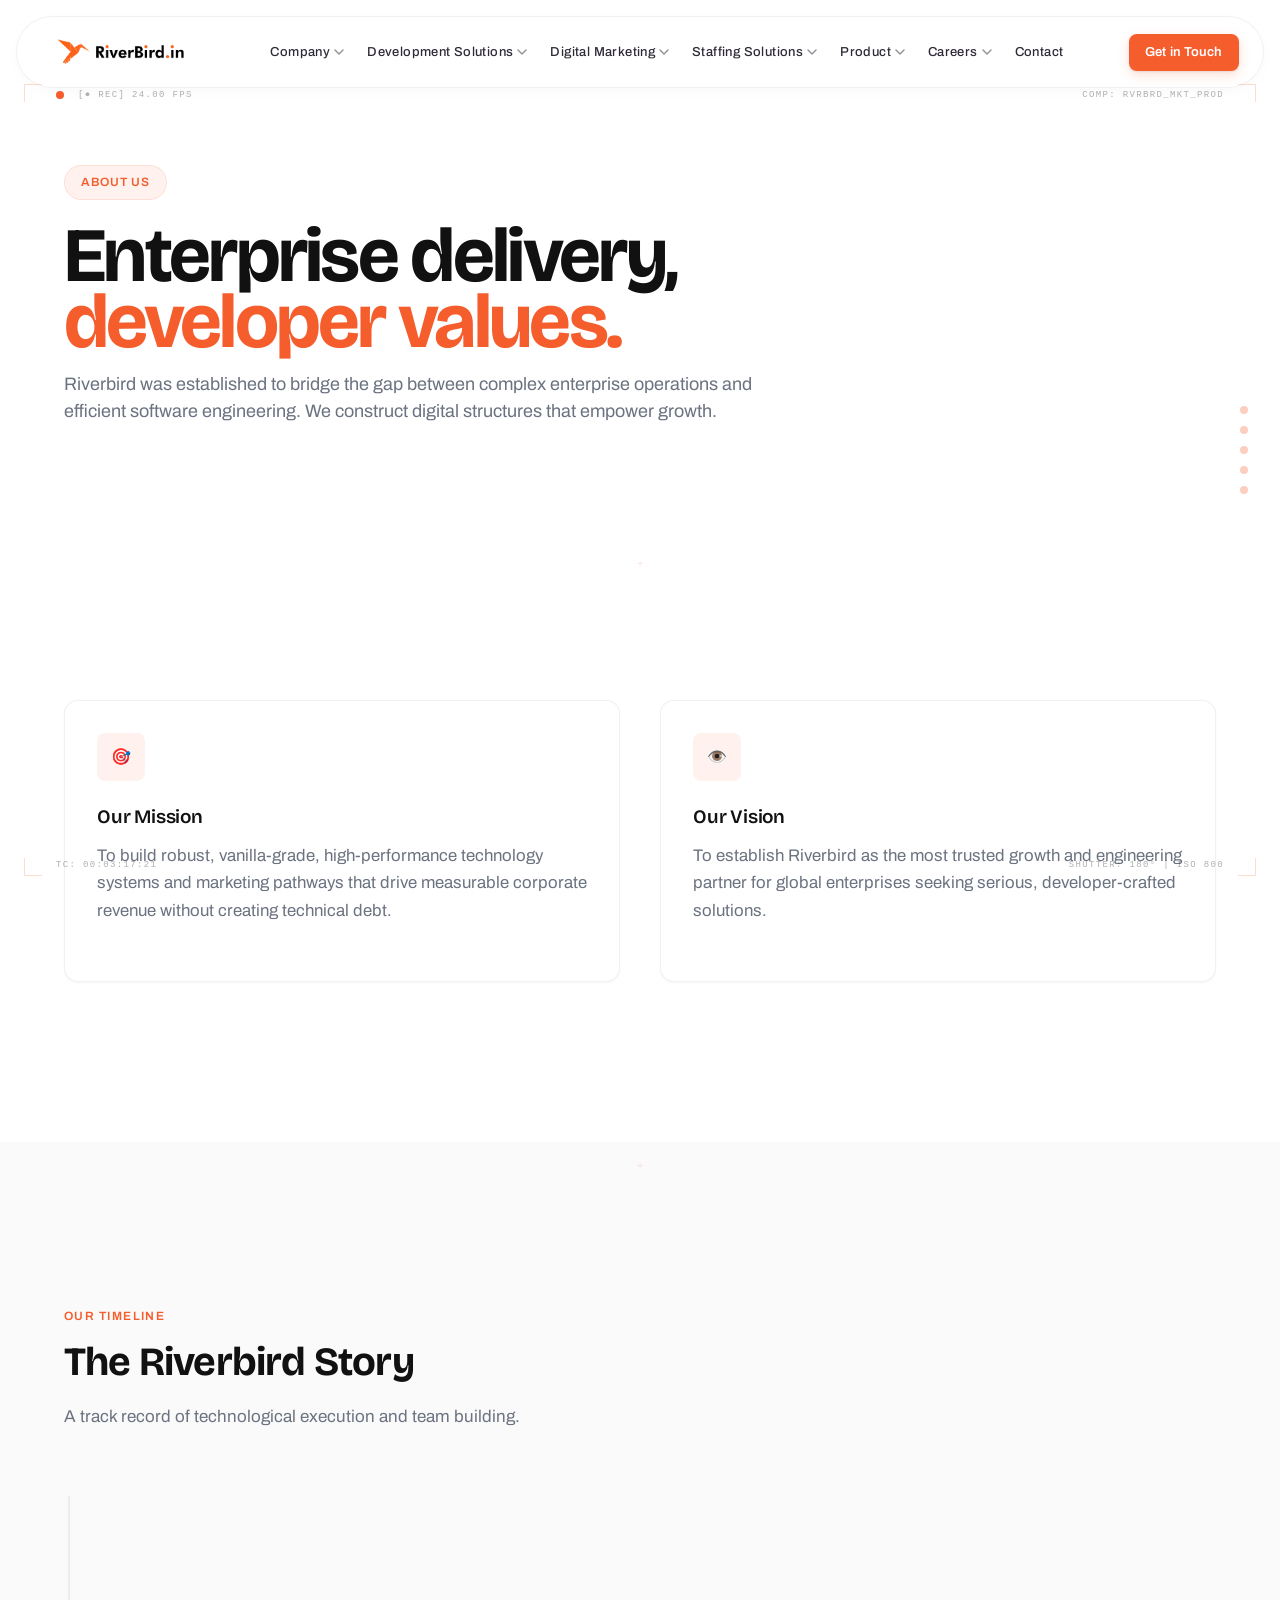
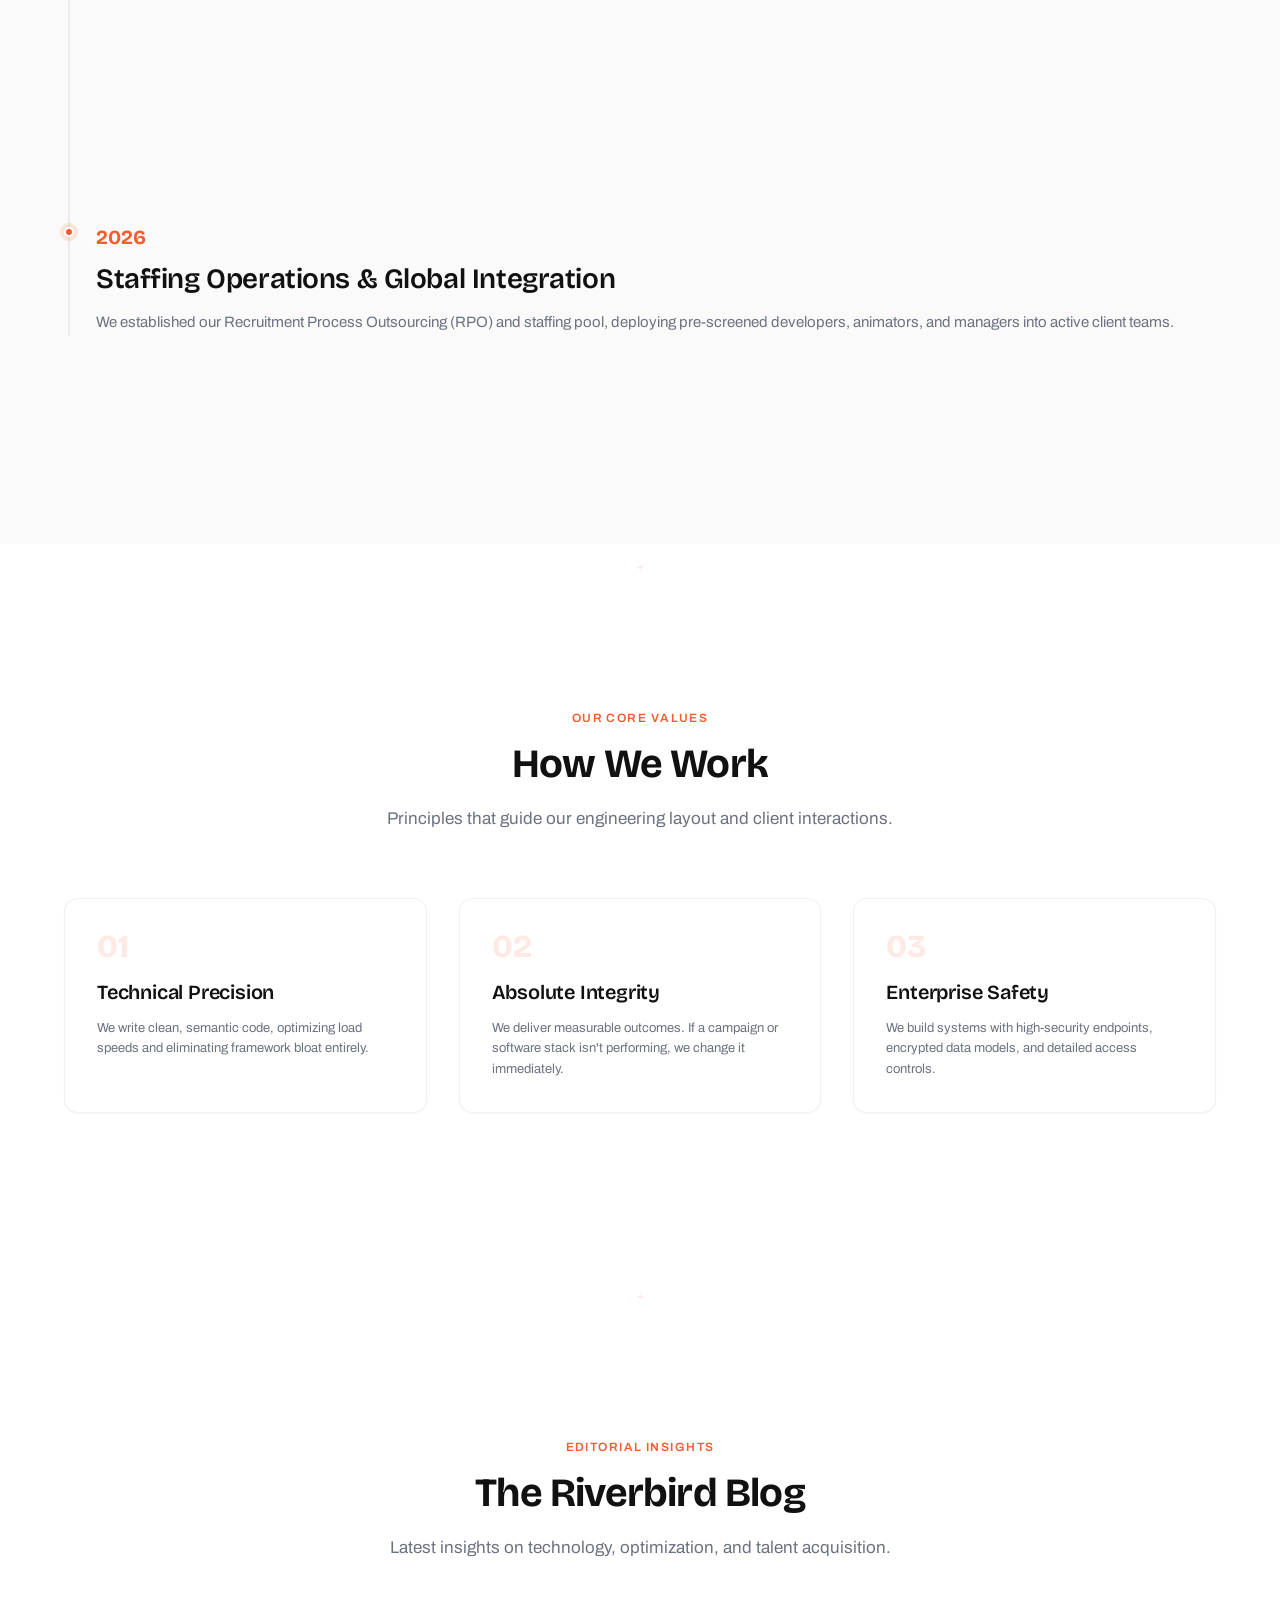
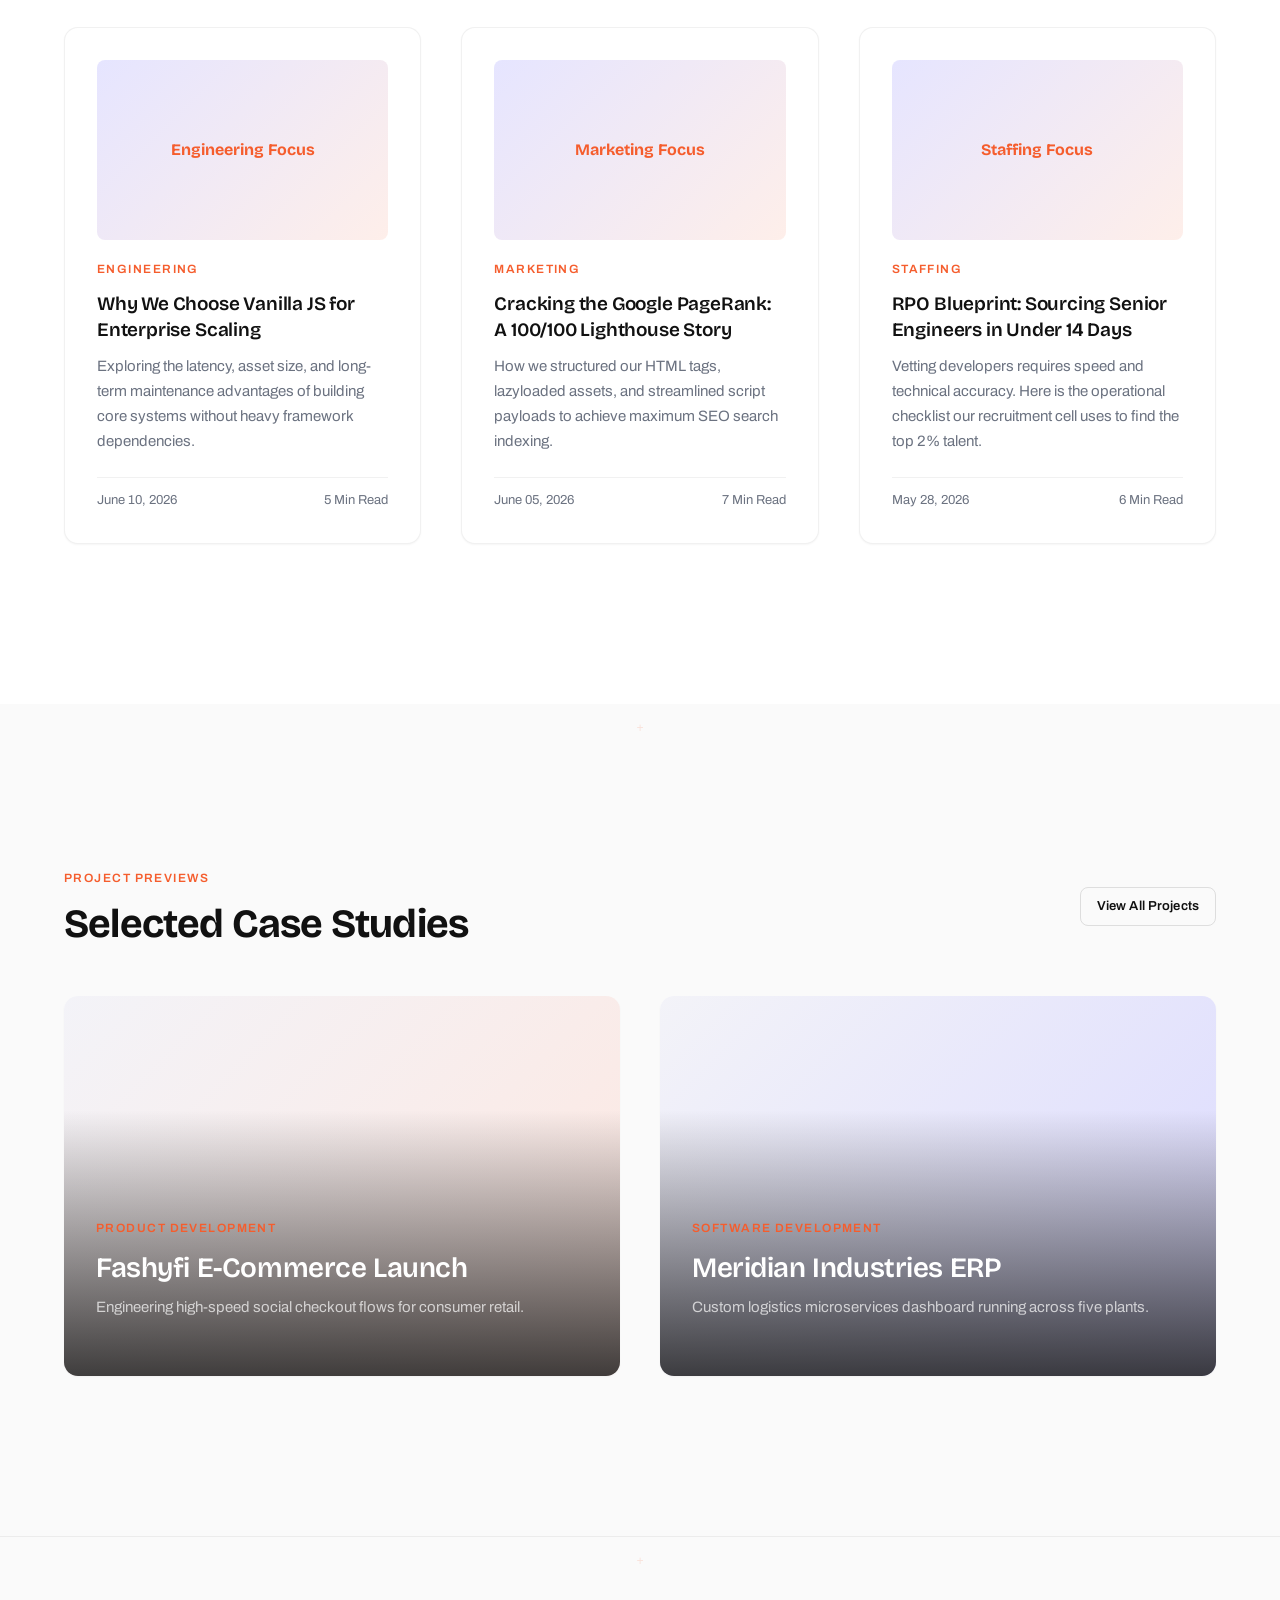
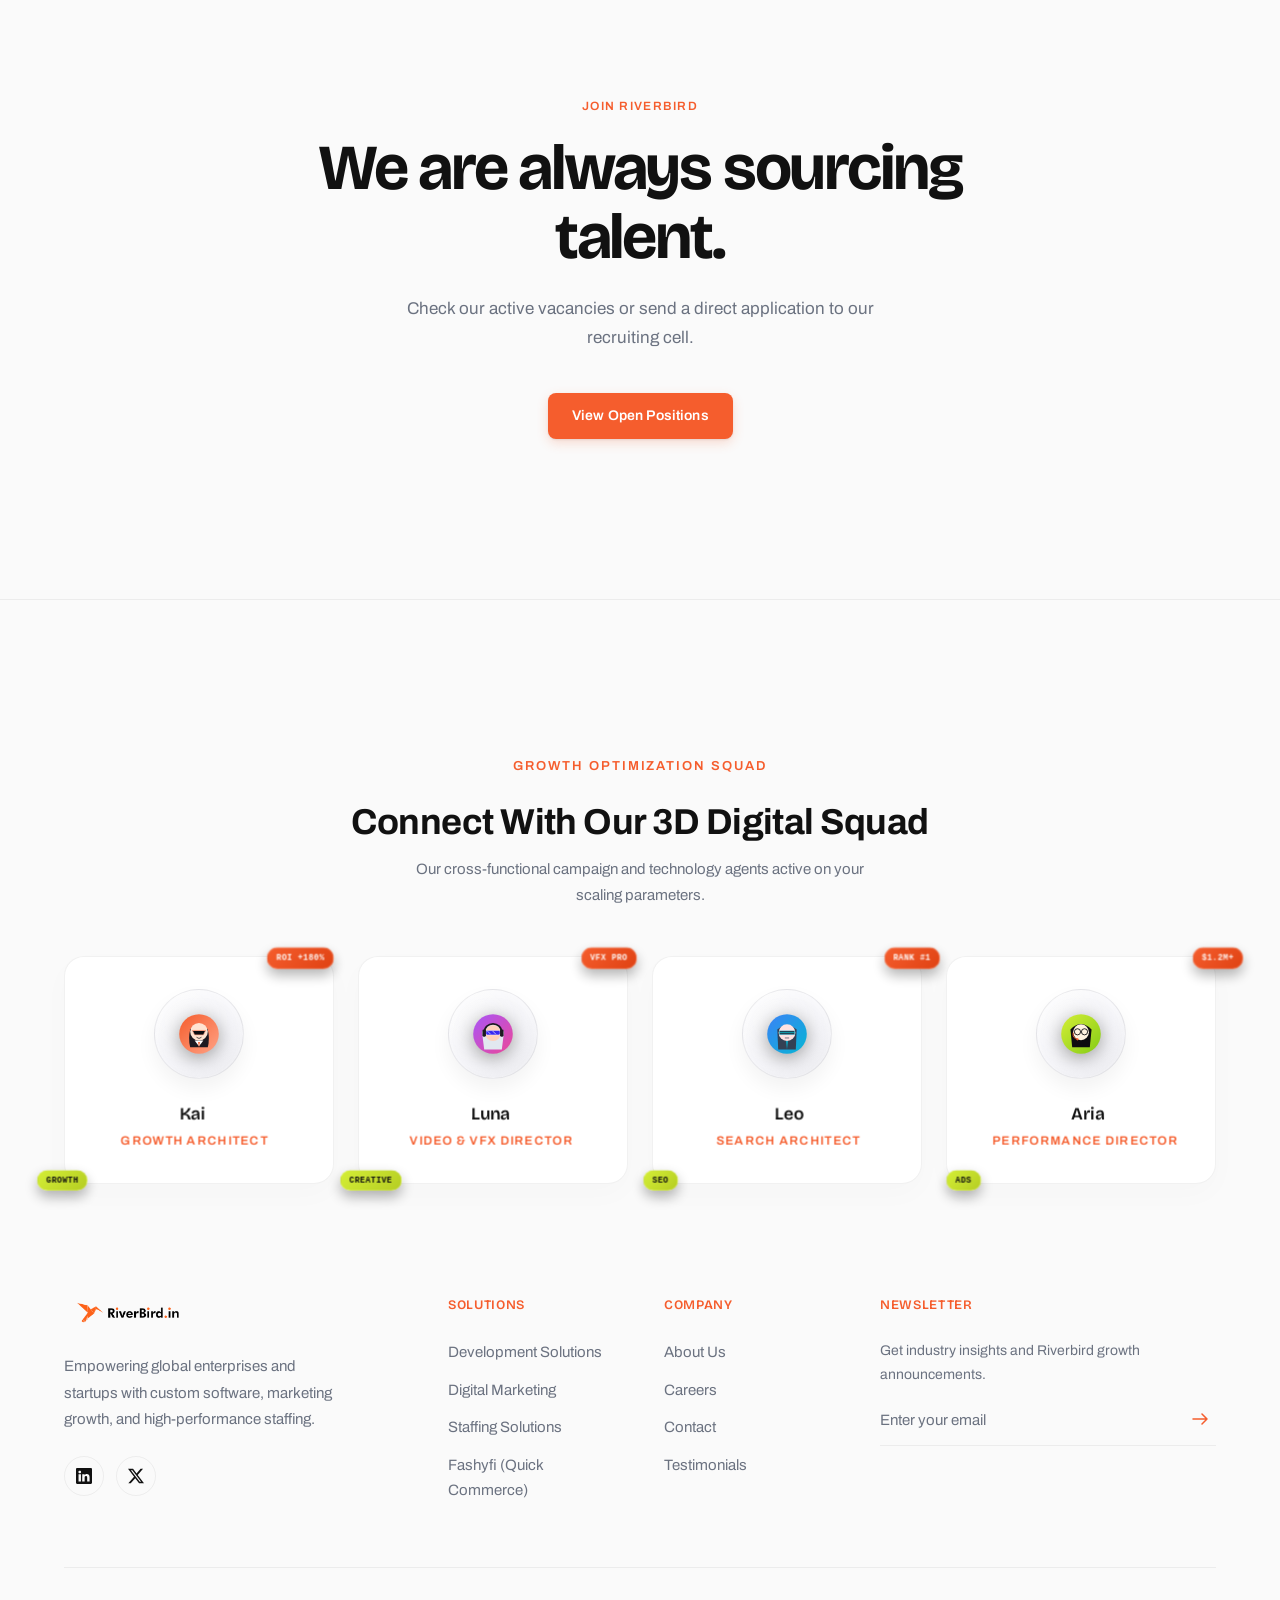
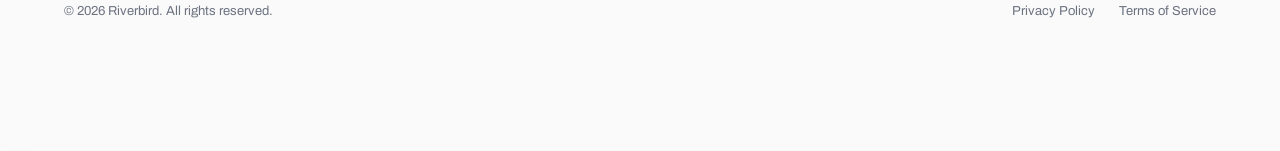
==== company/index.html @ 7309601c "Initial commit" ====
<!DOCTYPE html>
<html lang="en" data-base="../">
<head>
  <meta charset="UTF-8" />
  <meta name="viewport" content="width=device-width, initial-scale=1.0" />
  <title>Company | Riverbird</title>
  <meta name="description" content="Learn about Riverbird's values, mission, operational story, and leadership standards in enterprise growth." />
  
  <link rel="preconnect" href="https://fonts.googleapis.com" />
  <link rel="preconnect" href="https://fonts.gstatic.com" crossorigin />
  <link rel="stylesheet" href="../assets/css/main.css" />

  <link rel="apple-touch-icon" sizes="180x180" href="../assets/img/apple-touch-icon.png">
  <link rel="icon" type="image/png" sizes="32x32" href="../assets/img/favicon-32x32.png">
  <link rel="icon" type="image/png" sizes="16x16" href="../assets/img/favicon-16x16.png">
  <link rel="shortcut icon" href="../assets/img/favicon.ico">
  <link rel="manifest" href="../assets/img/site.webmanifest">
  <meta name="theme-color" content="#F55D2D">
</head>
<body data-page="company">

  <a href="#main-content" class="skip-link">Skip to Content</a>

  <div class="cursor-glow"></div>
  <canvas class="liquid-canvas"></canvas>
  <div id="header-slot"></div>

  <main id="main-content" class="liquid-wrapper">

    <section class="hero" style="min-height: 60vh; padding-bottom: var(--space-64);">
      <div class="container hero__container">
        <div class="hero__content reveal">
          <span class="hero__label">About Us</span>
          <h1 class="display-text hero__title">
            Enterprise delivery, <span class="text-primary-color">developer values.</span>
          </h1>
          <p class="hero__desc">
            Riverbird was established to bridge the gap between complex enterprise operations and efficient software engineering. We construct digital structures that empower growth.
          </p>
        </div>
      </div>
    </section>

    <section class="section-padding bg-white" id="mission-vision">
      <div class="container">
        <div class="grid grid-2">
          <div class="card reveal">
            <div class="card__icon">🎯</div>
            <h3 class="card__title">Our Mission</h3>
            <p class="card__desc" style="font-size: 1.05rem;">
              To build robust, vanilla-grade, high-performance technology systems and marketing pathways that drive measurable corporate revenue without creating technical debt.
            </p>
          </div>
          <div class="card reveal delay-1">
            <div class="card__icon">👁️</div>
            <h3 class="card__title">Our Vision</h3>
            <p class="card__desc" style="font-size: 1.05rem;">
              To establish Riverbird as the most trusted growth and engineering partner for global enterprises seeking serious, developer-crafted solutions.
            </p>
          </div>
        </div>
      </div>
    </section>

    <section class="section-padding bg-light" id="company-story">
      <div class="container">
        <div class="section-header">
          <span class="label-text">Our Timeline</span>
          <h2 class="h2">The Riverbird Story</h2>
          <p class="body-text">A track record of technological execution and team building.</p>
        </div>

        <div class="story-timeline">
          <div class="story-node reveal">
            <div class="story-node__year">2022</div>
            <h3 class="story-node__title h3">Founding & Core Engineering Cell</h3>
            <p class="body-text">Riverbird was launched in Chennai, India, by a small group of senior software engineers focused on building custom database tools for local manufacturing clients.</p>
          </div>
          
          <div class="story-node reveal">
            <div class="story-node__year">2024</div>
            <h3 class="story-node__title h3">Expanding to Digital Marketing & Growth</h3>
            <p class="body-text">We launched our digital marketing division, offering technical SEO, paid campaigns, and corporate graphic identity assets for fast-growing startups.</p>
          </div>
          
          <div class="story-node reveal">
            <div class="story-node__year">2026</div>
            <h3 class="story-node__title h3">Staffing Operations & Global Integration</h3>
            <p class="body-text">We established our Recruitment Process Outsourcing (RPO) and staffing pool, deploying pre-screened developers, animators, and managers into active client teams.</p>
          </div>
        </div>
      </div>
    </section>

    <section class="section-padding bg-white" id="company-values">
      <div class="container">
        <div class="section-header center">
          <span class="label-text">Our Core Values</span>
          <h2 class="h2">How We Work</h2>
          <p class="body-text">Principles that guide our engineering layout and client interactions.</p>
        </div>

        <div class="values-grid">
          <div class="value-card reveal">
            <div class="value-card__num">01</div>
            <h3 class="value-card__title h4">Technical Precision</h3>
            <p class="body-text body-small">We write clean, semantic code, optimizing load speeds and eliminating framework bloat entirely.</p>
          </div>
          <div class="value-card reveal delay-1">
            <div class="value-card__num">02</div>
            <h3 class="value-card__title h4">Absolute Integrity</h3>
            <p class="body-text body-small">We deliver measurable outcomes. If a campaign or software stack isn't performing, we change it immediately.</p>
          </div>
          <div class="value-card reveal delay-2">
            <div class="value-card__num">03</div>
            <h3 class="value-card__title h4">Enterprise Safety</h3>
            <p class="body-text body-small">We build systems with high-security endpoints, encrypted data models, and detailed access controls.</p>
          </div>
        </div>
      </div>
    </section>

    <section class="section-padding bg-white" id="blog">
      <div class="container">
        <div class="section-header center">
          <span class="label-text">Editorial Insights</span>
          <h2 class="h2">The Riverbird Blog</h2>
          <p class="body-text">Latest insights on technology, optimization, and talent acquisition.</p>
        </div>

        <div class="grid grid-3" id="company-blog-grid"></div>
      </div>
    </section>

    <section class="section-padding bg-light" id="company-case-studies">
      <div class="container">
        <div class="flex-between" style="margin-bottom: var(--space-48);">
          <div>
            <span class="label-text">Project Previews</span>
            <h2 class="h2">Selected Case Studies</h2>
          </div>
          <a href="../index.html#case-studies" class="btn btn--outline btn--sm">View All Projects</a>
        </div>
        
        <div class="grid grid-2" style="grid-template-columns: repeat(2, 1fr);">
          <div class="card card-showcase reveal">
            <div class="card-showcase__bg" style="background: linear-gradient(135deg, var(--color-bg-alt) 0%, rgba(245,93,45,0.15) 100%); position:absolute; width:100%; height:100%; top:0; left:0; z-index:1;"></div>
            <div class="card-showcase__content">
              <span class="label-text" style="color: var(--color-primary);">Product Development</span>
              <h3 class="card-showcase__title h3">Fashyfi E-Commerce Launch</h3>
              <p class="card-showcase__desc">Engineering high-speed social checkout flows for consumer retail.</p>
            </div>
          </div>
          <div class="card card-showcase reveal delay-1">
            <div class="card-showcase__bg" style="background: linear-gradient(135deg, var(--color-bg-alt) 0%, rgba(7,0,255,0.15) 100%); position:absolute; width:100%; height:100%; top:0; left:0; z-index:1;"></div>
            <div class="card-showcase__content">
              <span class="label-text" style="color: var(--color-primary);">Software Development</span>
              <h3 class="card-showcase__title h3">Meridian Industries ERP</h3>
              <p class="card-showcase__desc">Custom logistics microservices dashboard running across five plants.</p>
            </div>
          </div>
        </div>
      </div>
    </section>

    <section class="cta-section">
      <div class="container cta__container">
        <span class="cta__label">Join Riverbird</span>
        <h2 class="display-text cta__title" style="font-size: clamp(2.5rem, 5vw, 4rem);">We are always sourcing talent.</h2>
        <p class="cta__desc">Check our active vacancies or send a direct application to our recruiting cell.</p>
        <div>
          <a href="../careers/index.html" class="btn btn--primary magnetic-btn">View Open Positions</a>
        </div>
      </div>
    </section>

  </main>

  <div id="footer-slot"></div>
  <script type="module" src="../assets/js/core/app.js"></script>
</body>
</html>
---- assets/css/main.css ----
@import url('base/variables.css?v=1.0.1');
@import url('base/reset.css?v=1.0.1');
@import url('base/typography.css?v=1.0.1');
@import url('utilities/animations.css?v=1.0.1');

@import url('layout/grid.css?v=1.0.1');
@import url('layout/sections.css?v=1.0.1');

@import url('components/header.css?v=1.0.1');
@import url('components/footer.css?v=1.0.1');
@import url('components/buttons.css?v=1.0.1');
@import url('components/cards.css?v=1.0.1');
@import url('components/forms.css?v=1.0.1');
@import url('components/hero.css?v=1.0.1');
@import url('components/cta.css?v=1.0.1');
@import url('components/cursor.css?v=1.0.1');
@import url('components/liquid.css?v=1.0.1');
@import url('components/hud.css?v=1.0.1');

@import url('pages/home.css?v=1.0.1');
@import url('pages/company.css?v=1.0.1');
@import url('pages/development.css?v=1.0.1');
@import url('pages/digital-marketing.css?v=1.0.1');
@import url('pages/staffing.css?v=1.0.1');
@import url('pages/product.css?v=1.0.1');
@import url('pages/careers.css?v=1.0.1');
@import url('pages/contact.css?v=1.0.1');
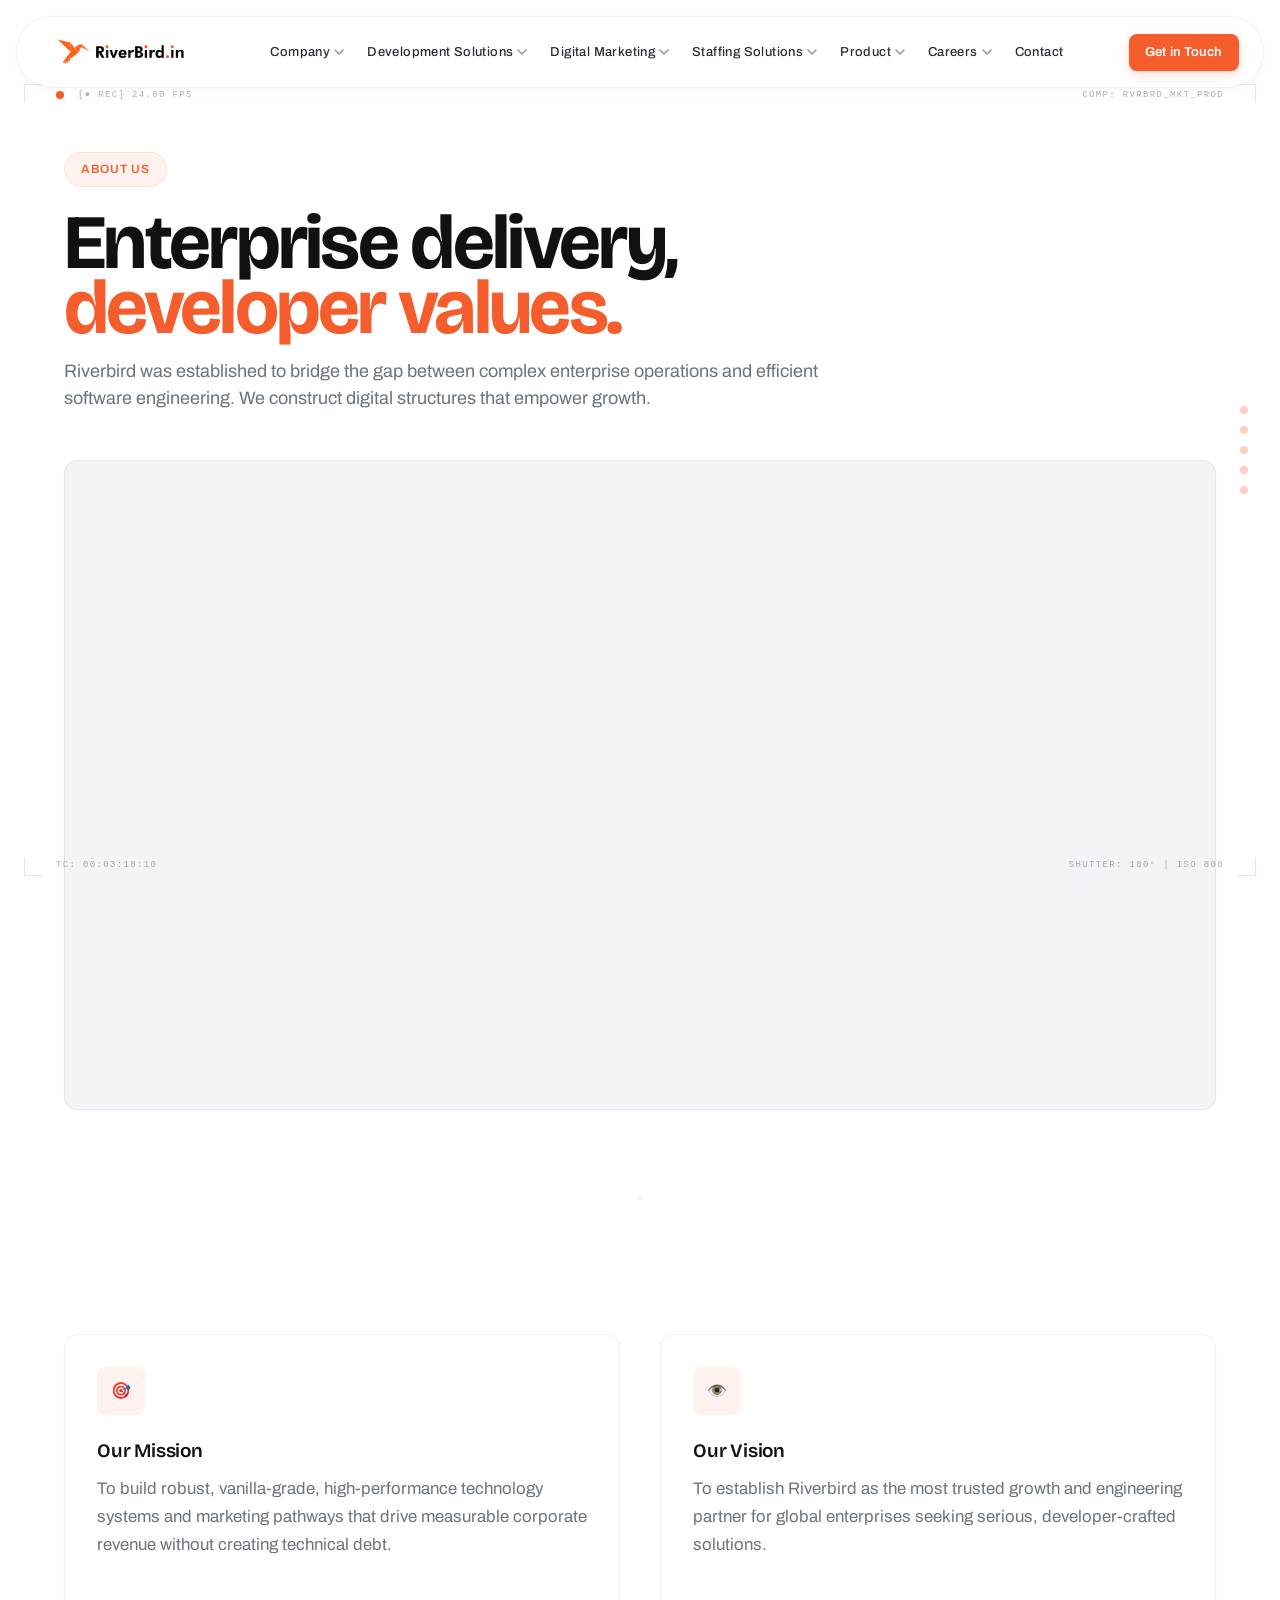
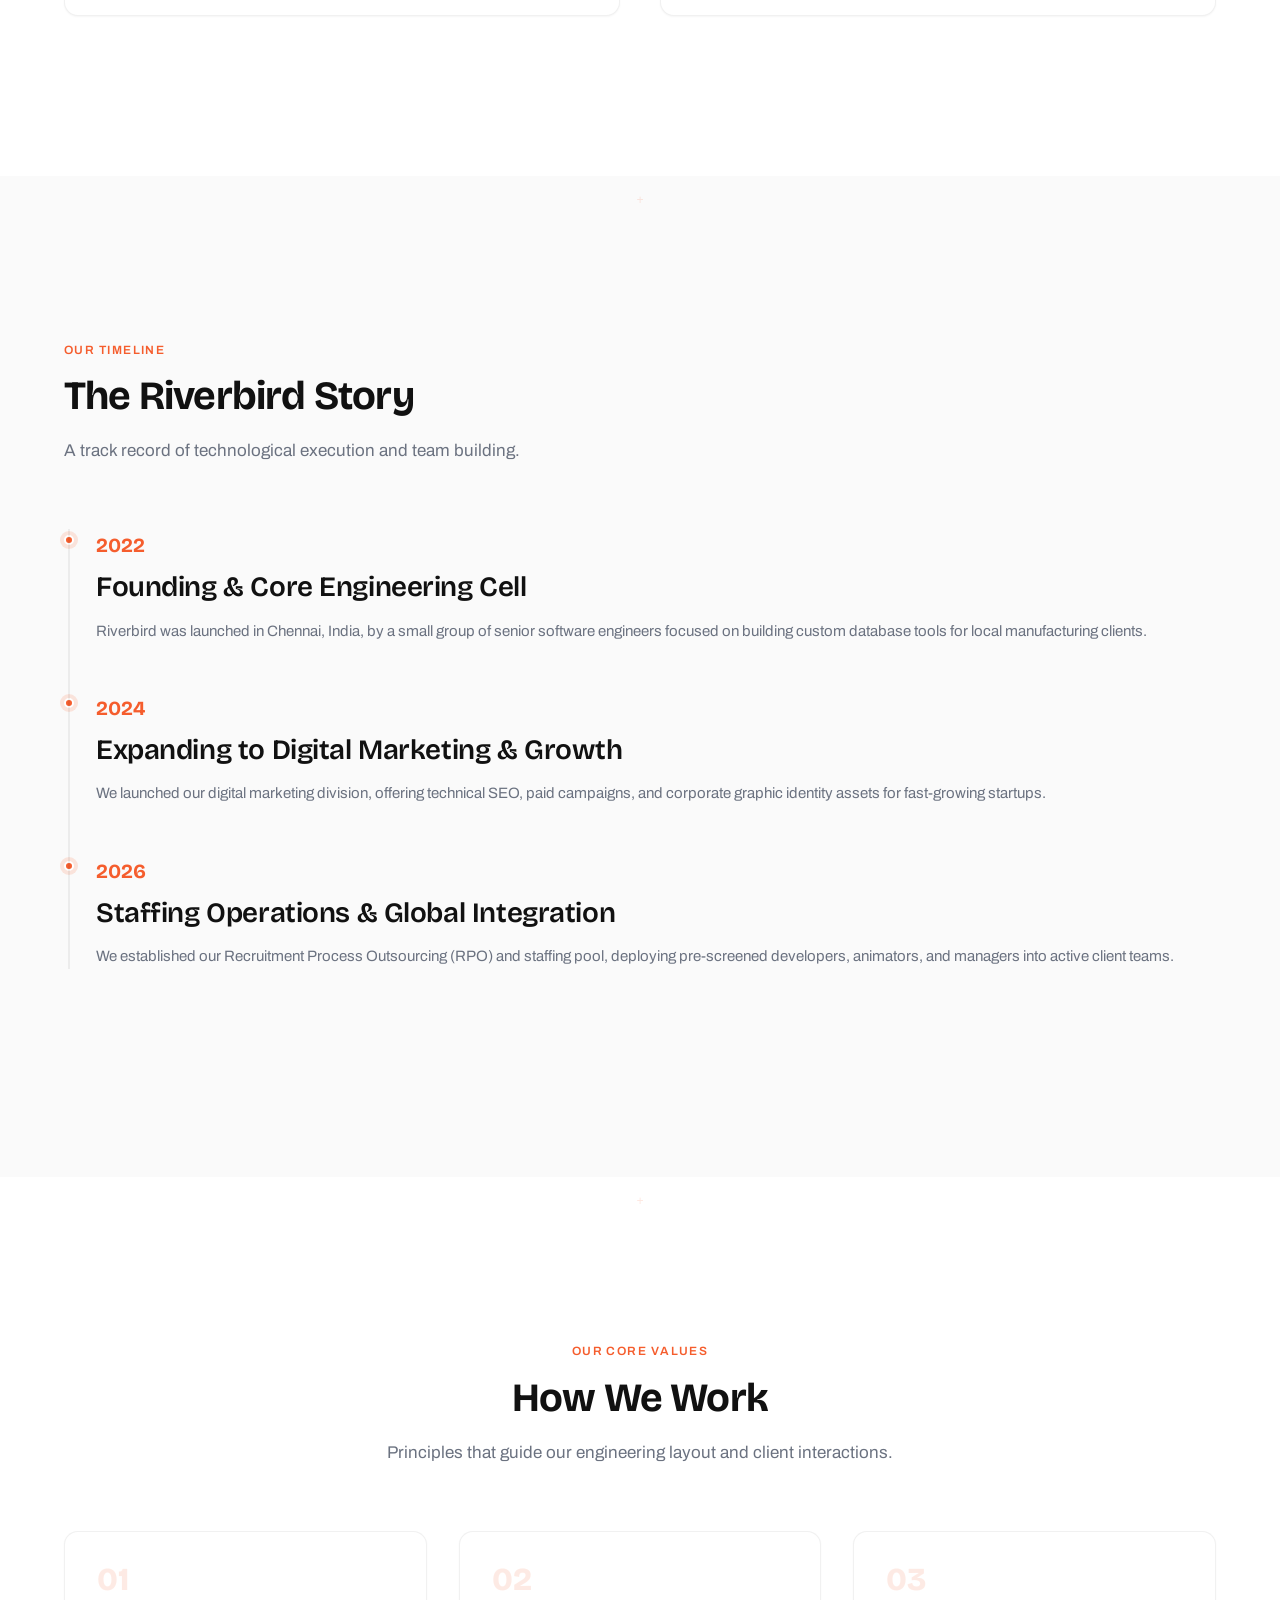
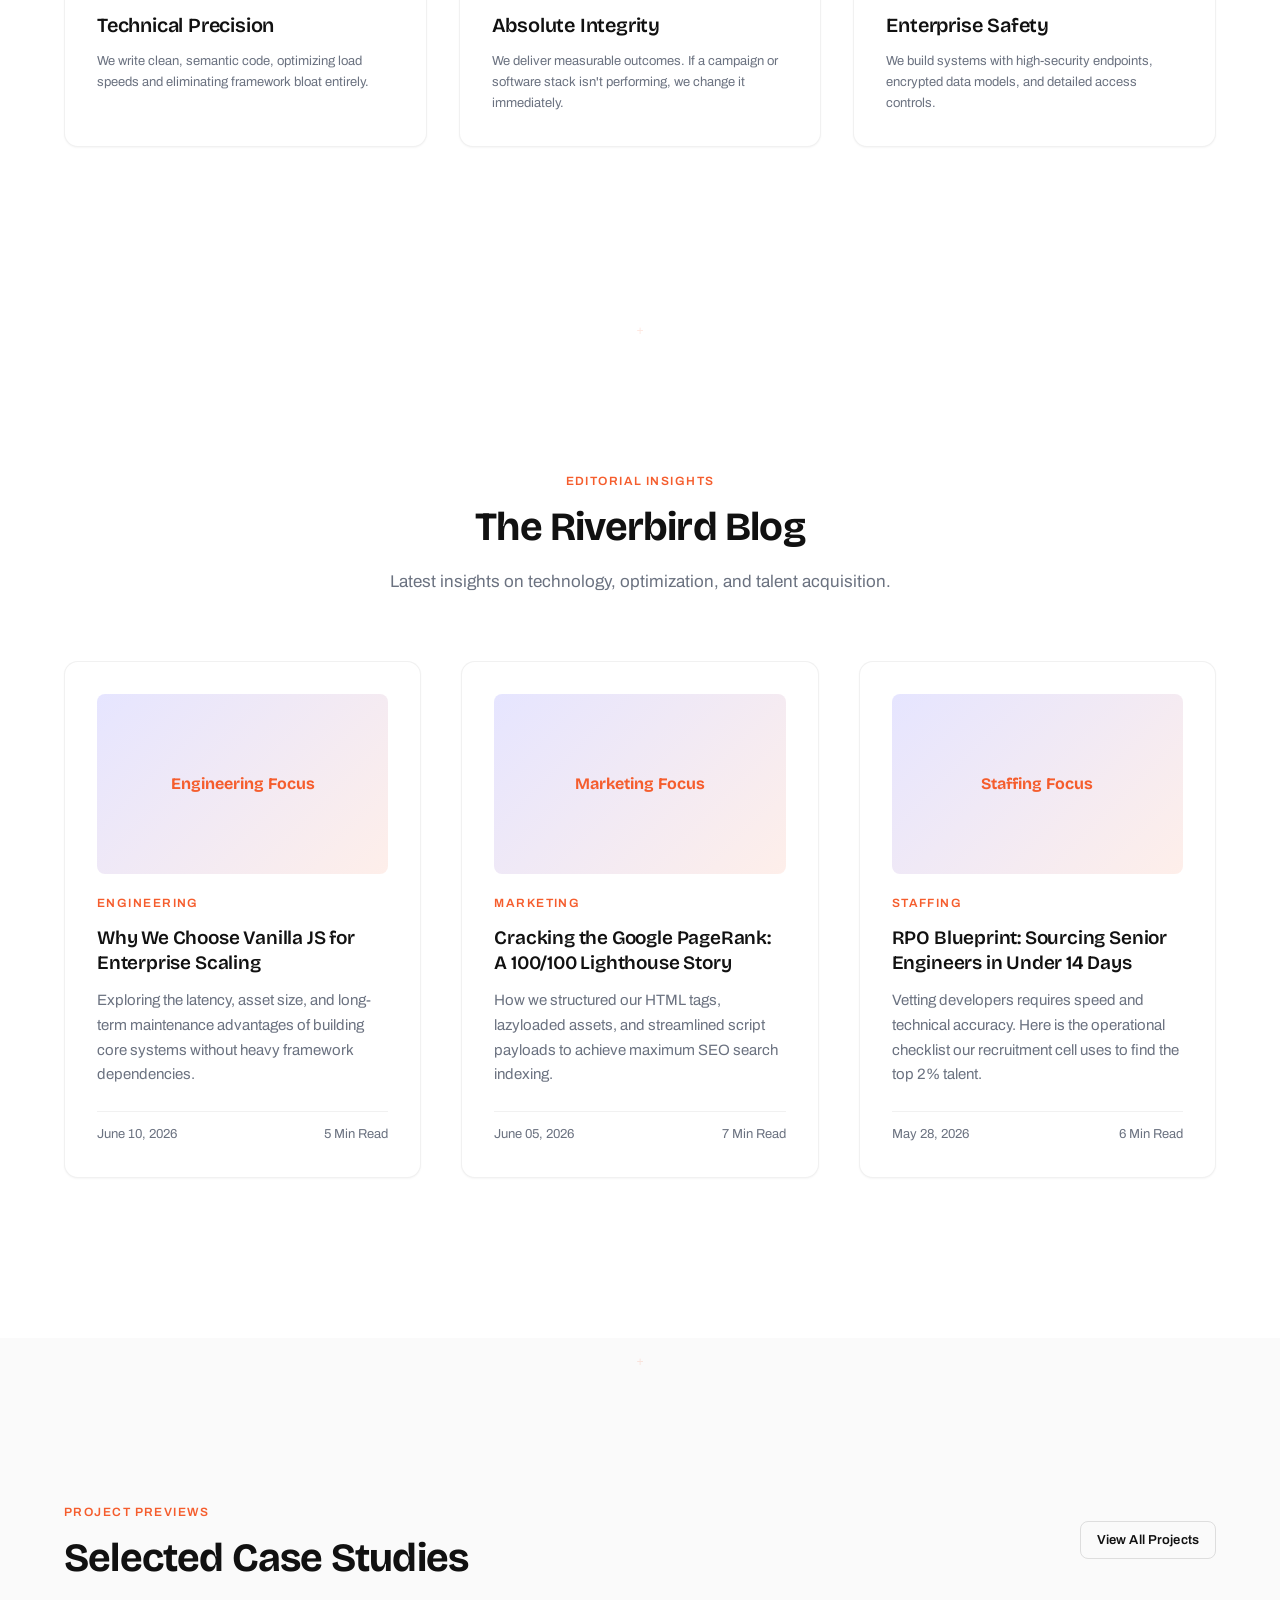
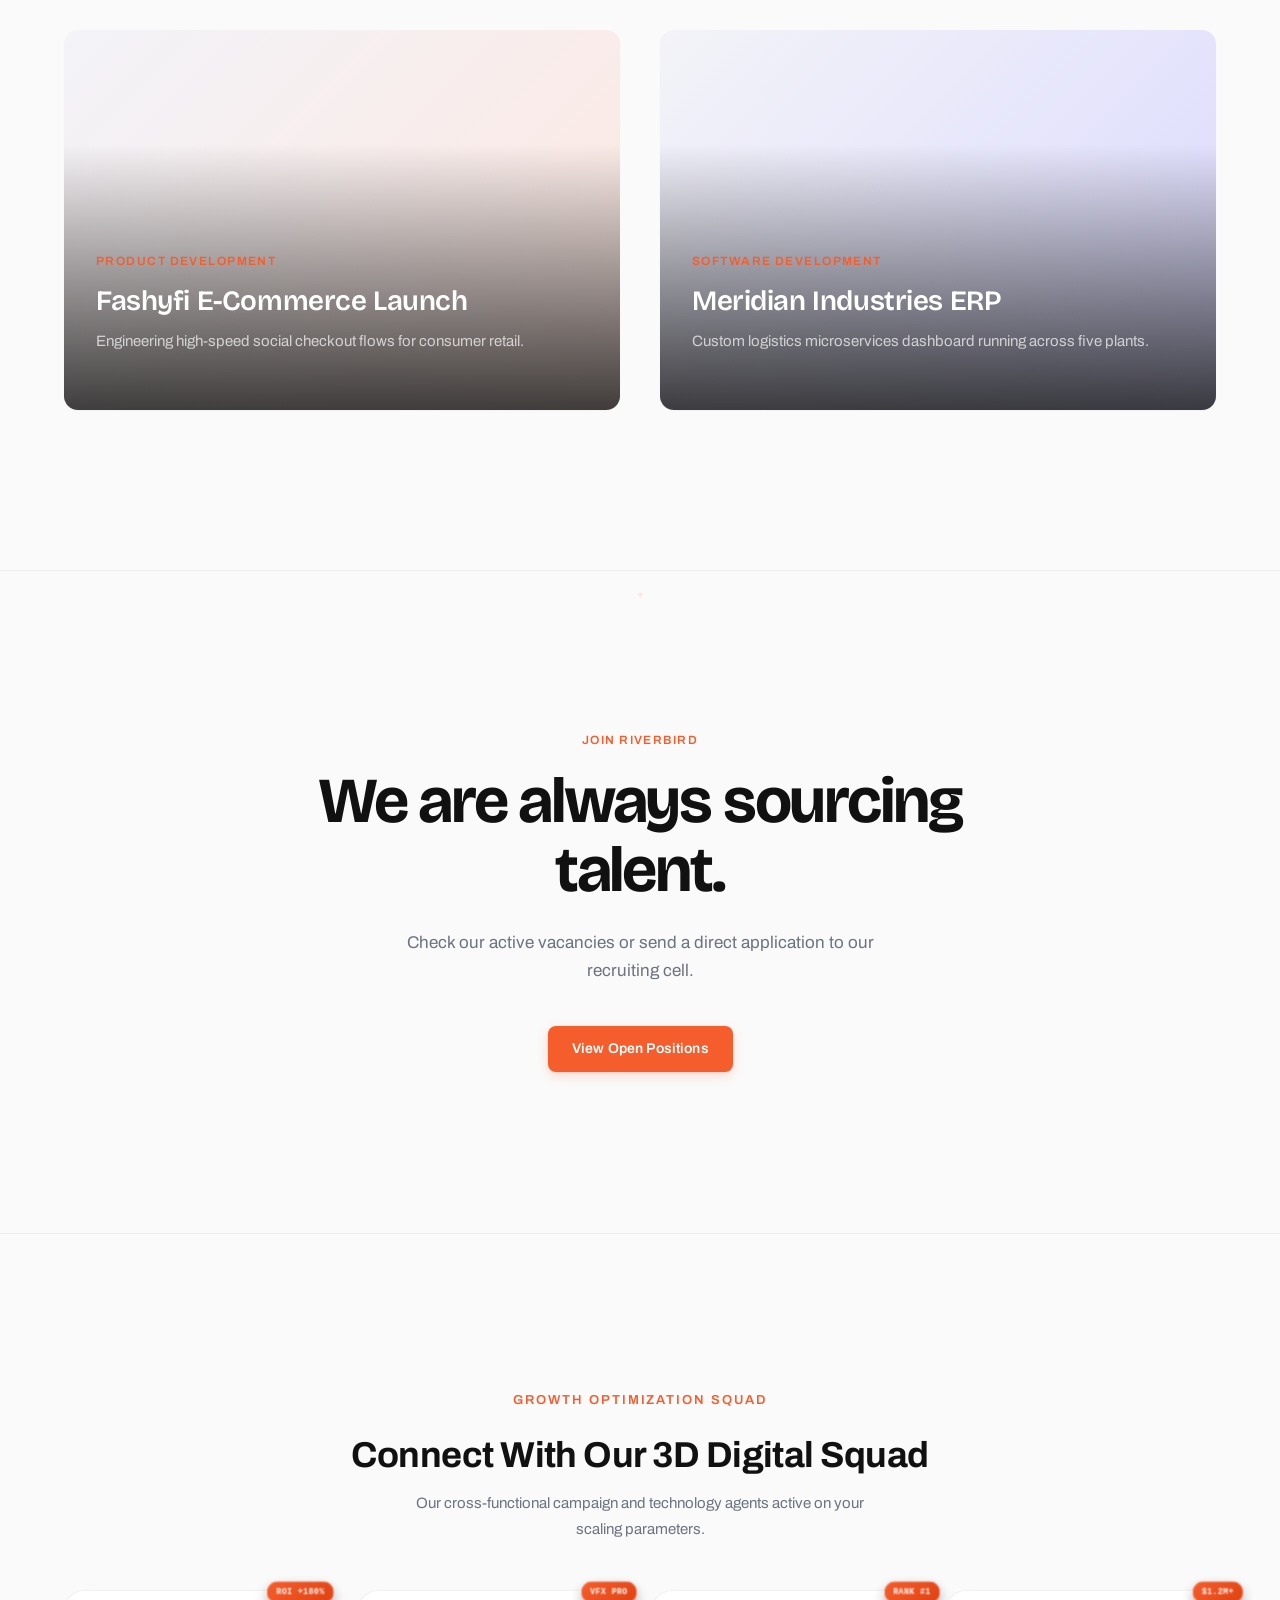
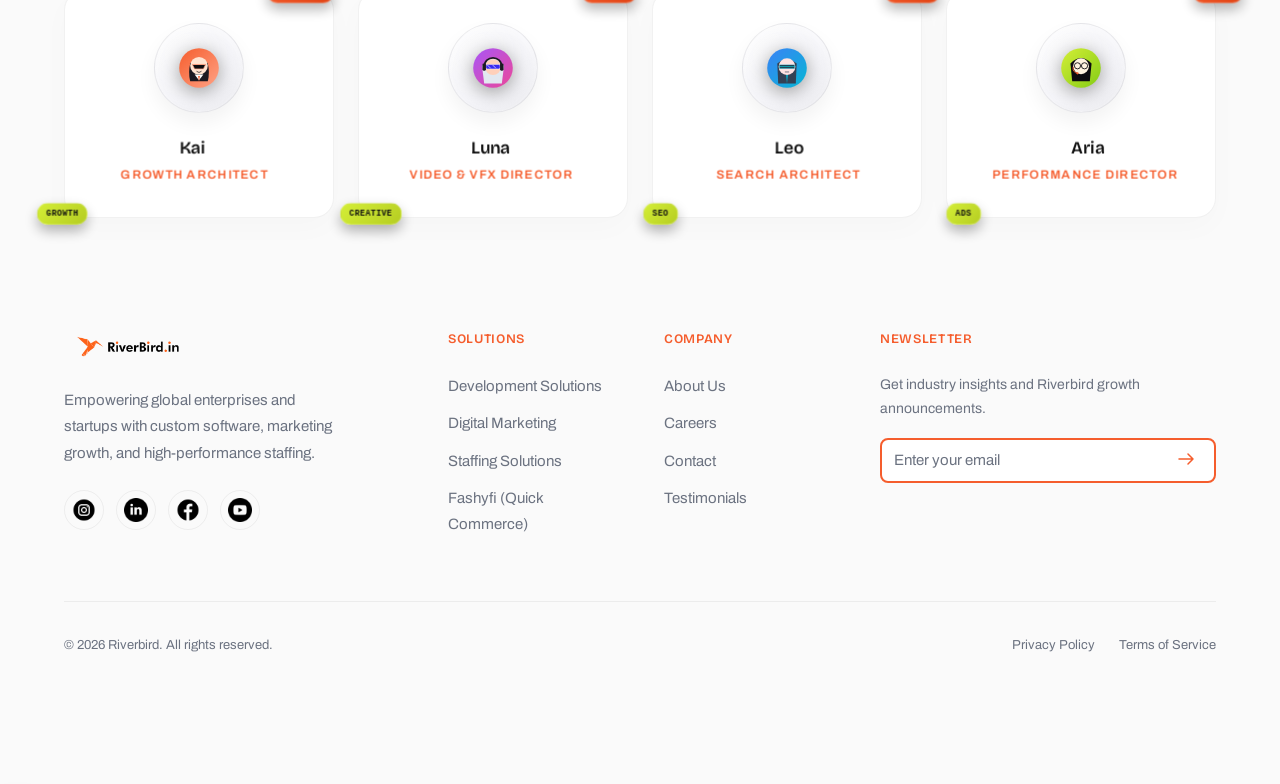
==== commit 4b1682e9: "img added on digital marketing" ====
--- a/company/index.html
+++ b/company/index.html
@@ -27,16 +27,24 @@
 
   <main id="main-content" class="liquid-wrapper">
 
-    <section class="hero" style="min-height: 60vh; padding-bottom: var(--space-64);">
+    <section class="hero" style="min-height: 80vh; padding-bottom: var(--space-64);">
       <div class="container hero__container">
-        <div class="hero__content reveal">
+        <div class="hero__content reveal" style="margin-bottom: var(--space-48);">
           <span class="hero__label">About Us</span>
           <h1 class="display-text hero__title">
             Enterprise delivery, <span class="text-primary-color">developer values.</span>
           </h1>
-          <p class="hero__desc">
+          <p class="hero__desc" style="max-width: 800px;">
             Riverbird was established to bridge the gap between complex enterprise operations and efficient software engineering. We construct digital structures that empower growth.
           </p>
+        </div>
+        <div class="about-video reveal delay-1" style="max-width: 100%; margin: 0 auto;">
+          <div class="about-video__embed">
+            <video autoplay loop muted playsinline webkit-playsinline preload="auto" style="position: absolute; inset: 0; width: 100%; height: 100%; border: none; object-fit: cover; transform: translate3d(0,0,0); image-rendering: -webkit-optimize-contrast;">
+              <source src="../assets/img/Videos/about_video.mp4" type="video/mp4">
+              Your browser does not support the video tag.
+            </video>
+          </div>
         </div>
       </div>
     </section>
